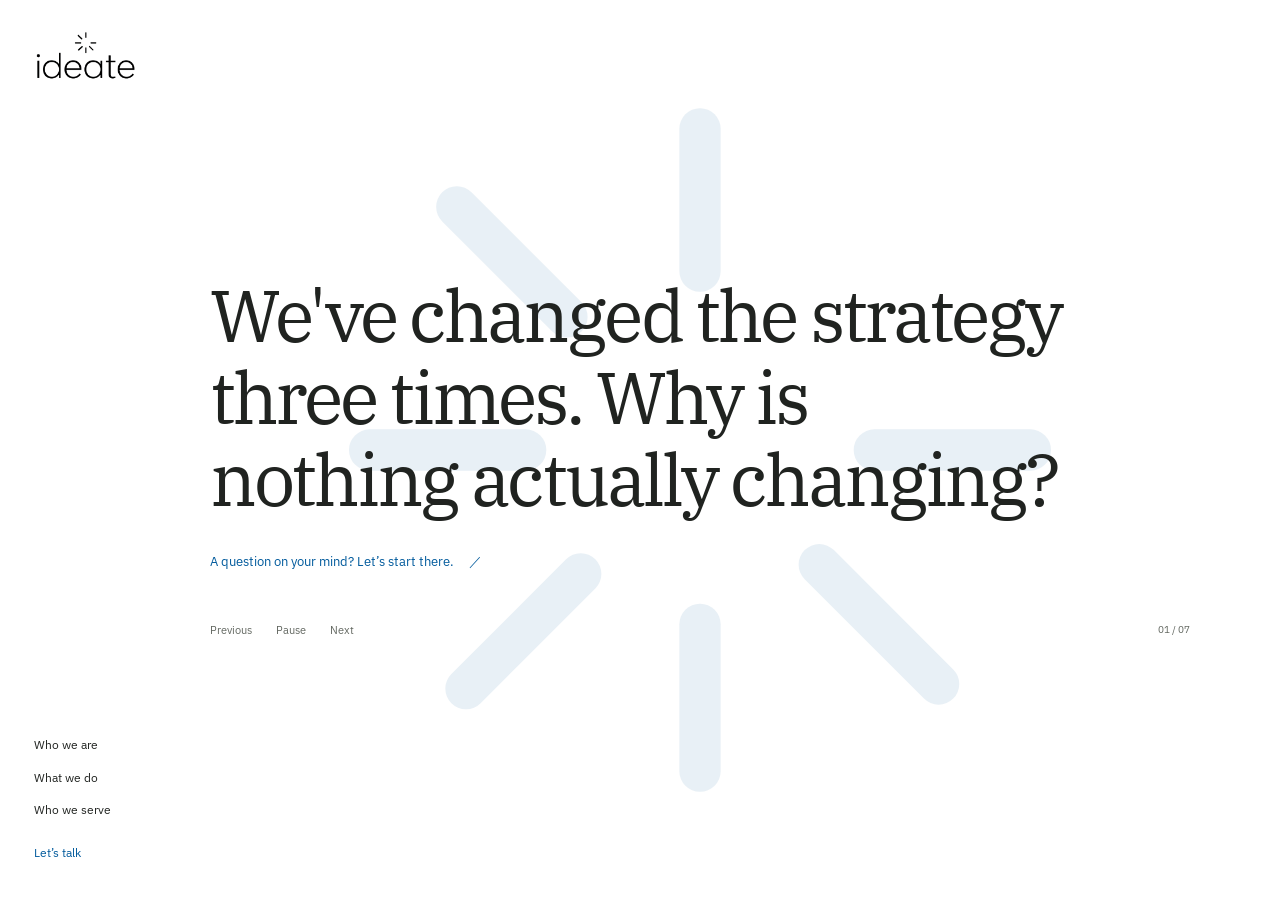
==== index.html @ 922ec5f8 "Add ideate site Co-Authored-By: Claude Sonnet 5.5 <noreply@anthropic.com> Claude-Session: https://cl" ====
<!doctype html><html lang="en"><head><meta charset="utf-8"><meta name="viewport" content="width=device-width,initial-scale=1"><title>Consulting and personal advising | ideate</title><meta name="description" content="A conversation-led introduction to ideate. Experienced consulting and personal advising for organizations, leaders, students, and families."><meta name="theme-color" content="#ffffff"><link rel="stylesheet" href="style.css"><link rel="stylesheet" href="room.css"><script defer src="app.js"></script></head><body class="question-home"><a class="edge-brand" href="index.html" aria-label="ideate home"><img src="ideate-brand.svg" width="140" height="78" alt="ideate"></a><nav class="edge-nav" aria-label="Main navigation"><a href="about.html">Who we are</a><a href="work.html">What we do</a><a href="serve.html">Who we serve</a><a href="contact.html">Let’s talk</a></nav><main class="question-canvas"><img class="question-watermark" src="ideate-spark.svg" width="170" height="170" alt="" aria-hidden="true"><div class="question-loop"><h1><a id="question-link" href="question-uncertainty.html">We&#x27;ve changed the strategy three times. Why is nothing actually changing?</a></h1><p class="question-invitation">A question on your mind? Let’s start there. <span aria-hidden="true">／</span></p><div class="question-controls"><button id="previous-question" type="button" aria-label="Previous question">Previous</button><button id="pause-questions" type="button">Pause</button><button id="next-question" type="button" aria-label="Next question">Next</button><span id="question-number">01 / 07</span></div></div></main><script src="question-loop.js" defer></script></body></html>
---- style.css ----
@import url('https://fonts.googleapis.com/css2?family=IBM+Plex+Sans:wght@400;500;600&family=IBM+Plex+Serif:wght@400;500&family=Barlow+Condensed:wght@700&display=swap');
:root{--blue:#005a9c;--ink:#202320;--muted:#626760;--line:#dce0da;--paper:#fff}
*{box-sizing:border-box}html{scroll-behavior:smooth;scroll-padding-top:30px}body{margin:0;background:var(--paper);color:var(--ink);font:400 16px/1.65 'IBM Plex Sans',Arial,sans-serif}button,input,select,textarea{font:inherit}button,a{-webkit-tap-highlight-color:transparent}a{color:inherit;text-decoration:none}button{cursor:pointer}img,svg{max-width:100%}img{display:block;height:auto}p{margin:0 0 22px}p:last-child{margin-bottom:0}h1,h2,h3{font-weight:400;line-height:1.2;letter-spacing:-.025em;margin:0}button:focus-visible,a:focus-visible,summary:focus-visible,input:focus-visible,textarea:focus-visible,select:focus-visible{outline:2px solid var(--blue);outline-offset:5px}main,.site-header,.site-footer{width:calc(100% - 112px);max-width:1200px;margin:0 auto}.site-header{min-height:140px;display:flex;align-items:center;justify-content:space-between;gap:36px}.brand{display:block;width:126px;line-height:0;flex-shrink:0}.brand img{width:100%;height:auto}nav{display:flex;gap:28px;align-items:center;font-size:13px}nav a{padding:10px 0;white-space:nowrap}nav a:hover,nav a[aria-current=page]{color:var(--blue)}nav a:last-child{color:var(--blue)}.ray-link{display:inline-block;width:1em;height:1em;margin-left:.3em;vertical-align:-.1em;flex-shrink:0}.inline-link{display:inline-block;color:var(--blue);font-size:14px;padding:5px 0;border-bottom:1px solid transparent}.inline-link:hover{border-color:var(--blue)}
.opening-context{padding:24px 0 42px}.opening-context p{font-size:15px;color:var(--muted);max-width:630px;line-height:1.6}.conversation-sheet{border-top:1px solid var(--line)}.conversation-core{display:grid;grid-template-columns:minmax(0,1.05fr) 66px minmax(0,1fr);gap:34px;min-height:455px;padding:64px 0 42px;align-items:start}.your-words h1{font:400 clamp(36px,4.25vw,55px)/1.18 'IBM Plex Serif',Georgia,serif;letter-spacing:-.035em;max-width:470px;text-wrap:pretty}.perspective-cue{align-self:center;justify-self:center;transform:translateY(-5px);width:52px}.perspective-cue img{width:100%;height:auto}.our-question{padding-top:108px}.our-question h2{font-size:clamp(27px,2.9vw,37px);font-weight:400;color:var(--blue);line-height:1.22;margin-bottom:25px;text-wrap:pretty}.our-question p{font-size:17px;line-height:1.7;color:var(--muted);max-width:440px;margin-bottom:18px}.our-question .inline-link{font-size:13px}.conversation-core.is-reframing .our-question{animation:reframe .42s ease-out both}.conversation-core.is-reframing .your-words{animation:arrive .28s ease-out both}@keyframes reframe{from{opacity:0;transform:translateY(7px)}to{opacity:1;transform:translateY(0)}}@keyframes arrive{from{opacity:.3}to{opacity:1}}.conversation-controls{border-top:1px solid var(--line);display:flex;align-items:center;justify-content:space-between;gap:28px;padding:22px 0}.conversation-controls>p{color:var(--muted);font-size:11px;margin:0}.situation-switch{display:flex;align-items:center;gap:25px}.situation-switch button{background:none;border:0;color:var(--ink);font-size:13px;display:flex;align-items:center;justify-content:center;min-height:44px;padding:6px 0}.situation-switch button:hover{color:var(--blue)}.previous-situation{width:32px}.previous-situation .ray-link{transform:rotate(180deg);margin:0;width:16px;height:16px}.next-situation .ray-link{color:var(--blue);margin-left:14px}.situation-count{color:var(--muted);font-size:11px;font-variant-numeric:tabular-nums;white-space:nowrap}.people-introduction{margin:90px 0 110px;display:grid;grid-template-columns:1.05fr 1fr;gap:100px;align-items:center}.people-glimpse{display:flex;gap:16px;align-items:center}.small-portrait{width:126px;height:126px;overflow:hidden;background:#fff}.small-portrait img{width:100%;height:100%;object-fit:cover}.steve img{transform:scale(1.16);transform-origin:50% 37%;object-position:center 35%}.matt img{object-position:center 30%}.people-introduction p{max-width:520px;font-size:17px;color:var(--muted)}.people-introduction .inline-link{font-size:13px}.site-footer{border-top:1px solid var(--line);padding:27px 0 32px;display:flex;justify-content:space-between;gap:25px;align-items:baseline;font-size:11px;color:var(--muted)}.site-footer>a{font-size:22px;letter-spacing:-1px;color:var(--ink)}
.page-heading{padding:65px 0 72px;border-bottom:1px solid var(--line)}.page-heading h1{font-size:clamp(39px,4.1vw,54px);margin-bottom:28px}.page-heading h1:last-child{margin-bottom:0}.page-heading p{font-size:19px;line-height:1.7;max-width:770px;color:var(--muted)}.profile{display:grid;grid-template-columns:minmax(0,.9fr) minmax(0,1.1fr);gap:100px;align-items:center;padding:82px 0;border-bottom:1px solid var(--line)}.portrait-frame{width:100%;max-width:390px;aspect-ratio:1;overflow:hidden}.portrait-frame img{width:100%;height:100%;object-fit:cover}.profile:nth-of-type(3) .portrait-frame{justify-self:end}.team-bio h2{font-size:32px;margin-bottom:9px}.team-role{font-size:14px;color:var(--blue);margin-bottom:27px}.team-bio p:not(.team-role){font-size:16px;line-height:1.8;color:var(--muted);max-width:560px}.brand-note{display:flex;gap:35px;align-items:center;padding:65px 0 40px}.brand-note img{width:54px;height:54px;flex-shrink:0}.brand-note p{color:var(--muted);max-width:590px;font-size:15px}.sister-note{font-size:12px;color:var(--muted);max-width:740px;margin:0 0 75px}.sister-note a{color:var(--blue)}
.service-accordion{border-bottom:1px solid var(--line);scroll-margin-top:35px}.service-panel>summary{list-style:none;display:flex;align-items:center;justify-content:space-between;gap:25px;padding:34px 0;cursor:pointer}.service-panel>summary::-webkit-details-marker{display:none}.service-panel>summary::marker{content:''}.service-panel h2{font-size:clamp(25px,3vw,34px);display:flex;align-items:center;flex-wrap:wrap;gap:15px;line-height:1.3}.service-panel>summary:hover h2{color:var(--blue)}.accordion-toggle{position:relative;width:28px;height:28px;flex-shrink:0;color:var(--blue)}.accordion-toggle:before,.accordion-toggle:after{content:'';position:absolute;top:13px;left:5px;width:18px;height:1.5px;background:currentColor}.accordion-toggle:after{transform:rotate(90deg)}.service-panel[open] .accordion-toggle:after{display:none}.service-content{max-width:700px;margin-left:auto;padding:12px 0 45px;color:var(--muted);font-size:16px;line-height:1.8}.service-content ul{padding-left:20px;margin:25px 0}.service-content li{padding:8px 0}.service-content strong{font-weight:500;color:var(--ink)}.service-content .text-link,.service-row .text-link{display:inline-block;font-size:14px;color:var(--blue);padding:5px 0}.service-experience{border-top:1px solid var(--line);padding-top:24px;margin:28px 0}.service-experience h3{font-size:15px;font-weight:500;letter-spacing:0;margin-bottom:13px}.service-experience p{font-size:15px;line-height:1.75}.new-service-badge{display:inline-block;color:white;background:#bd302c;padding:7px 10px;font-size:10px;line-height:1;letter-spacing:.09em;text-transform:uppercase;font-weight:600;transform:rotate(-6deg);border-radius:2px}.approved-process{padding:55px 0 70px}.process-artwork{width:100%;height:auto;display:block}.process-mobile{display:none}.process-mobile>h2{font-size:34px;margin-bottom:20px}.process-mobile>p{font-size:16px;line-height:1.7;color:var(--muted);margin-bottom:35px}.mobile-process-stage h3{font-size:30px;margin:10px 0 13px}.mobile-process-stage>span{font-size:12px;color:var(--blue)}.mobile-process-stage p{font-size:17px;margin-bottom:8px}.mobile-process-stage small{font-size:14px;color:var(--muted)}.numbers-section{background:#000;color:#fff;padding:60px 48px 30px;margin-bottom:90px}.combined-label{font-size:14px;font-weight:500;letter-spacing:.2em;line-height:1.5;text-transform:uppercase;text-align:center;margin:0 0 35px}.numbers{display:grid;grid-template-columns:repeat(3,minmax(0,1fr));gap:34px;text-align:center}.numbers>div{display:flex;flex-direction:column;align-items:center}.numbers strong{display:block;font:700 clamp(80px,10vw,132px)/1 'Barlow Condensed','Arial Narrow',sans-serif;letter-spacing:-.025em;color:#fff;white-space:nowrap}.numbers>div>span{font-size:12px;font-weight:500;line-height:1.65;letter-spacing:.13em;text-transform:uppercase;color:#4599d0;max-width:260px}.numbers sup{font-size:9px;margin-left:3px}.metric-footnotes{border-top:1px solid #ffffff40;margin-top:65px;padding-top:20px}.metric-footnotes p{color:#bcbcbc;font-size:10px;line-height:1.7;margin-bottom:10px}.metric-footnotes sup{margin-right:5px}
.service-row{display:grid;grid-template-columns:minmax(0,.8fr) minmax(0,1.2fr);gap:100px;padding:65px 0;border-bottom:1px solid var(--line)}.service-row h2{font-size:29px}.service-row p{font-size:18px;line-height:1.75;color:var(--muted);max-width:620px}.audiences{margin-bottom:100px}.contact-layout{display:grid;grid-template-columns:minmax(0,.85fr) minmax(0,1.15fr);gap:100px;padding:65px 0 80px}.contact-introduction h2{font:400 32px/1.25 'IBM Plex Serif',Georgia,serif;margin-bottom:25px}.contact-introduction p{max-width:390px;color:var(--muted);font-size:16px;line-height:1.8}.form-pair{display:grid;grid-template-columns:repeat(2,minmax(0,1fr));gap:24px}.inquiry-form label{display:block;font-size:14px;margin:24px 0 9px}.form-pair label{margin-top:0}.inquiry-form input,.inquiry-form select,.inquiry-form textarea{border:1px solid #b4bab3;border-radius:0;background:#fff;color:var(--ink);width:100%;padding:12px 14px;min-height:49px;font-size:16px;line-height:1.5}.inquiry-form textarea{min-height:155px;resize:vertical}.note{font-size:12px;color:var(--muted);line-height:1.7;margin:18px 0 23px}.submit{min-height:48px;border:0;border-radius:0;background:var(--blue);color:#fff;padding:13px 23px;font-size:14px}#status{font-size:14px;color:var(--muted);margin-top:18px}#status:empty{display:none}.working-questions{display:grid;grid-template-columns:minmax(0,.85fr) minmax(0,1.15fr);gap:100px;padding:45px 0 80px;border-top:1px solid var(--line)}.working-questions>h2{font-size:24px;margin-top:8px}.service-detail{border-top:1px solid var(--line);padding:18px 0}.service-detail:first-child{border-top:0}.service-detail summary{font-size:15px;font-weight:500;cursor:pointer;line-height:1.6;min-height:28px}.service-detail p{font-size:15px;line-height:1.75;color:var(--muted);margin:17px 0 0}
@media(max-width:1000px){main,.site-header,.site-footer{width:calc(100% - 80px)}nav{gap:20px;font-size:12px}.conversation-core{grid-template-columns:minmax(0,1fr) 44px minmax(0,1fr);gap:22px;min-height:450px}.your-words h1{font-size:43px}.perspective-cue{width:42px}.our-question{padding-top:95px}.our-question h2{font-size:30px}.our-question p{font-size:16px}.people-introduction,.profile,.service-row,.contact-layout,.working-questions{gap:55px}.portrait-frame{max-width:330px}.numbers-section{padding-left:30px;padding-right:30px}.numbers{gap:24px}.numbers strong{font-size:clamp(68px,10vw,110px)}.form-pair{grid-template-columns:1fr;gap:0}.form-pair>div+div label{margin-top:24px}.process-artwork{display:none}.process-mobile{display:grid;grid-template-columns:repeat(3,minmax(0,1fr));gap:32px}.process-mobile>h2,.process-mobile>p{grid-column:1/-1}.process-mobile>p{margin-bottom:5px}.mobile-process-stage{border-top:2px solid var(--blue);padding-top:18px}.mobile-process-stage:nth-of-type(2){margin-top:35px}}
@media(max-width:700px){main,.site-header,.site-footer{width:calc(100% - 44px)}.site-header{min-height:0;padding:23px 0 20px;display:block}.brand{width:104px}nav{justify-content:space-between;gap:12px;font-size:11px;margin-top:18px;flex-wrap:wrap}nav a{padding:4px 0}.opening-context{padding:24px 0 28px}.opening-context p{font-size:13px;max-width:400px}.conversation-core{display:block;min-height:0;padding:35px 0 32px;position:relative}.your-words h1{font-size:clamp(32px,7.8vw,43px);max-width:530px}.perspective-cue{position:absolute;left:0;top:0;transform:none;width:31px;display:none}.our-question{padding:0 0 0 42px;margin-top:40px;border-left:0;max-width:580px;position:relative}.our-question:before{content:'';position:absolute;left:0;top:1px;width:28px;height:28px;background:white url("ideate-spark.svg") center/28px no-repeat;border:0}.our-question h2{font-size:27px;line-height:1.25;margin-bottom:20px}.our-question p{font-size:15px;line-height:1.7}.our-question .inline-link{font-size:12px}.conversation-controls{padding:16px 0;gap:12px;flex-wrap:wrap}.conversation-controls>p{font-size:10px}.situation-switch{gap:15px;margin-left:auto}.situation-switch button{font-size:12px}.situation-count{font-size:10px}.people-introduction{margin:60px 0 70px;grid-template-columns:1fr;gap:27px}.small-portrait{width:98px;height:98px}.people-introduction p{font-size:16px;max-width:570px}.site-footer{padding:24px 0 28px;font-size:10px;gap:14px;flex-wrap:wrap}.site-footer>a{font-size:21px}.page-heading{padding:43px 0 45px}.page-heading h1{font-size:39px;margin-bottom:23px}.page-heading p{font-size:17px}.profile{grid-template-columns:1fr;padding:45px 0;gap:32px}.portrait-frame{max-width:350px}.profile:nth-of-type(3) .portrait-frame{justify-self:start}.team-bio h2{font-size:29px}.team-bio p:not(.team-role){font-size:16px}.brand-note{padding-top:45px;gap:25px;align-items:start}.brand-note img{width:42px;height:42px}.brand-note p{font-size:14px}.sister-note{font-size:11px;margin-bottom:55px}.service-panel>summary{padding:27px 0;gap:18px}.service-panel h2{font-size:25px;gap:12px}.service-content{font-size:15px;padding-bottom:30px}.service-content li{padding:9px 0}.service-experience p{font-size:14px}.approved-process{padding:50px 0 55px}.process-mobile{display:block}.process-mobile>h2{font-size:32px}.process-mobile>p{font-size:15px;margin-bottom:32px}.mobile-process-stage{padding:0 0 32px 26px;margin-left:5px;border-top:0;border-left:2px solid var(--blue);position:relative}.mobile-process-stage:last-child{padding-bottom:0}.mobile-process-stage:before{content:'';position:absolute;left:-6px;top:5px;width:10px;height:10px;border-radius:50%;background:var(--blue);box-shadow:0 0 0 3px white}.mobile-process-stage:nth-of-type(2){margin-top:0}.mobile-process-stage h3{font-size:28px}.mobile-process-stage p{font-size:16px}.mobile-process-stage small{font-size:13px}.numbers-section{padding:48px 22px 28px;margin-bottom:65px}.combined-label{font-size:12px;letter-spacing:.14em;margin-bottom:25px}.numbers{gap:18px}.numbers strong{font-size:clamp(53px,11vw,80px)}.numbers>div>span{font-size:10px;letter-spacing:.1em}.metric-footnotes{margin-top:40px}.service-row{grid-template-columns:1fr;gap:22px;padding:40px 0}.service-row h2{font-size:28px}.service-row p{font-size:17px}.audiences{margin-bottom:65px}.contact-layout{grid-template-columns:1fr;gap:35px;padding:40px 0 55px}.contact-introduction h2{font-size:29px}.contact-introduction p{max-width:600px}.working-questions{grid-template-columns:1fr;gap:24px;padding:35px 0 55px}.working-questions>h2{font-size:24px}.form-pair{grid-template-columns:repeat(2,minmax(0,1fr));gap:20px}.form-pair>div+div label{margin-top:0}}
@media(max-width:450px){.situation-switch{width:100%;justify-content:space-between}.conversation-controls>p{order:2}.conversation-controls{gap:3px}.numbers{grid-template-columns:1fr;gap:38px}.numbers strong{font-size:110px}.numbers>div>span{font-size:12px}.form-pair{grid-template-columns:1fr;gap:0}.form-pair>div+div label{margin-top:24px}.submit{width:100%}}
@media(prefers-reduced-motion:reduce){html{scroll-behavior:auto}.conversation-core.is-reframing .our-question,.conversation-core.is-reframing .your-words{animation:none}}
---- room.css ----
/* The conversation occupies the page; navigation lives at its edges. */
.edge-brand{position:absolute;top:30px;left:34px;width:104px;z-index:5}.edge-brand img{width:100%;height:auto}.edge-nav{position:fixed;left:34px;bottom:32px;z-index:10;display:flex;flex-direction:column;align-items:flex-start;gap:3px;font-size:12px}.edge-nav a{padding:5px 0;white-space:nowrap}.edge-nav a:hover{color:var(--blue)}.edge-nav a:last-child{margin-top:10px}.workshop-home{min-height:100svh}.perspective-room{position:relative;width:auto;max-width:none;min-height:100svh;margin:0 7vw 0 210px;display:flex;flex-direction:column;justify-content:center;padding:100px 0 66px}.room-label{position:absolute;right:0;top:48px;font-size:11px;color:var(--muted)}.working-frame{position:relative;min-height:440px;padding:70px 60px 55px;display:flex;align-items:center;border-left:1px solid #aab1b5;border-bottom:1px solid #aab1b5;isolation:isolate}.working-frame:before{content:'';position:absolute;left:0;right:92px;top:0;height:1px;background:#aab1b5;transition:right 1s,opacity 1s}.working-frame:after{content:'';position:absolute;right:0;top:92px;bottom:0;width:1px;background:#aab1b5;transition:top 1s,opacity 1s}.frame-corner{position:absolute;right:23px;top:23px;width:42px;height:42px;transform:rotate(45deg);background:var(--blue);border-radius:30px;width:7px;height:48px}.starting-thought{width:100%;transition:opacity .4s,transform .8s}.starting-thought h1{font:400 clamp(42px,5.6vw,85px)/1.08 'IBM Plex Serif',Georgia,serif;max-width:850px;letter-spacing:-.05em;text-wrap:balance}.look-again{border:0;background:transparent;color:var(--blue);display:flex;align-items:center;gap:20px;font-size:16px;padding:12px 0;margin-top:35px}.look-again svg{width:24px;height:24px;overflow:visible;transition:transform .4s}.look-again path{stroke:currentColor;stroke-width:8;stroke-linecap:round}.look-again:hover svg{transform:translate(4px,-4px)}.room-bottom{display:flex;justify-content:space-between;align-items:baseline;gap:25px;margin-top:28px}.room-bottom p{font-size:10px;color:var(--muted);max-width:220px;text-align:right}.quiet-button{background:transparent;border:0;padding:10px 0;color:var(--muted);font-size:12px;text-align:left}.quiet-button:hover{color:var(--blue)}.room-mark{position:absolute;bottom:30px;right:0;width:34px;opacity:.6}.room-mark img{width:100%}.conversation-stage{width:100%;animation:room-enter .75s both}.thread{font-size:12px;color:var(--muted);max-width:620px;line-height:1.6;margin-bottom:35px}.conversation-stage h2{font:400 clamp(31px,4vw,59px)/1.15 'IBM Plex Serif',Georgia,serif;letter-spacing:-.035em;max-width:850px;color:var(--blue);text-wrap:balance;outline:none}.answer-options{display:flex;flex-direction:column;align-items:flex-start;gap:0;margin:25px 0 15px}.answer-options button{border:0;border-bottom:1px solid #dce0da;background:transparent;font-size:16px;color:var(--ink);padding:13px 22px 13px 0;text-align:left;line-height:1.45;transition:color .2s,padding-left .2s}.answer-options button:hover{color:var(--blue);padding-left:10px}.answer-options button:after{content:'／';color:var(--blue);margin-left:20px}.takeaway{max-width:580px;margin-top:28px}.takeaway p{font-size:17px;color:var(--muted);line-height:1.7;margin-bottom:24px}.takeaway a{margin-right:24px}.room-open .working-frame:before{right:65%;opacity:.3}.room-open .working-frame:after{top:75%;opacity:.3}.room-open .frame-corner{animation:ray-out 1.2s both}.room-open .working-frame{border-color:#e1e5e7}.room-open .room-mark{opacity:1}.room-open .room-mark img{animation:room-turn 35s linear infinite}.inside-page main{margin:0 6vw 0 220px;width:auto;max-width:1150px;padding-top:80px}.inside-page .page-heading{padding:50px 0 60px;border:0}.inside-page .site-footer{width:auto;margin-left:220px;margin-right:6vw}.inside-page .page-heading h1{font:400 clamp(39px,5vw,66px)/1.1 'IBM Plex Serif',Georgia,serif}.inside-page .page-heading p{font-size:17px}.no-script{padding:20px;margin-left:210px}@keyframes room-enter{from{opacity:0;transform:translateY(15px)}to{opacity:1;transform:none}}@keyframes ray-out{to{transform:translate(45px,-45px) rotate(45deg);opacity:0}}@keyframes room-turn{to{transform:rotate(360deg)}}
@media(min-width:1600px){.perspective-room{max-width:1260px;margin-left:calc((100vw - 1260px)/2 + 50px)}}
@media(max-width:1000px){.perspective-room{margin-left:180px;margin-right:40px}.working-frame{padding:60px 35px;min-height:420px}.inside-page main{margin-left:180px;margin-right:40px}.inside-page .site-footer{margin-left:180px;margin-right:40px}.room-bottom{align-items:flex-start}.room-bottom p{max-width:150px}.inside-page .profile{gap:35px;grid-template-columns:1fr}.inside-page .profile .portrait-frame{max-width:340px;justify-self:start}}
@media(max-width:640px){.edge-brand{left:23px;top:18px;width:87px}.edge-nav{left:0;bottom:0;width:100%;display:grid;grid-template-columns:repeat(4,1fr);gap:4px;background:white;padding:12px 13px 16px;border-top:1px solid #e6e8e9;font-size:10px;text-align:center;align-items:center}.edge-nav a{padding:7px 0;white-space:normal}.edge-nav a:last-child{margin:0}.perspective-room{margin:0 24px;padding:115px 0 115px;min-height:100svh}.room-label{top:88px;left:0;right:auto;font-size:10px}.working-frame{min-height:360px;padding:48px 23px 35px}.starting-thought h1{font-size:clamp(36px,10vw,57px)}.working-frame:before{right:62px}.working-frame:after{top:62px}.frame-corner{right:16px;top:7px;height:38px;width:6px}.look-again{font-size:14px;margin-top:30px}.room-bottom{margin-top:20px;gap:18px}.room-bottom p{max-width:133px;font-size:9px}.quiet-button{font-size:11px}.room-mark{bottom:83px;width:25px}.conversation-stage h2{font-size:clamp(29px,8vw,42px)}.thread{font-size:11px;margin-bottom:24px}.answer-options button{font-size:14px;padding:12px 5px 12px 0}.takeaway p{font-size:15px}.takeaway a{display:table;margin-bottom:12px}.inside-page main{margin:0 24px;padding-top:95px;width:auto}.inside-page .site-footer{margin:0 24px 85px;width:auto}.inside-page .page-heading{padding:22px 0 35px}.inside-page .page-heading h1{font-size:40px}.inside-page .page-heading p{font-size:16px}.no-script{margin:0 24px 100px}.inside-page .profile{padding:40px 0}.inside-page .contact-layout{padding-top:10px}.inside-page .brand-note{gap:20px}}
@media(prefers-reduced-motion:reduce){*,*:before,*:after{animation:none!important;transition:none!important;scroll-behavior:auto!important}.room-open .frame-corner{opacity:0}}
/* Open composition, with the question exercise available on request. */
[hidden]{display:none!important}.working-frame{border:0;padding:60px 10px;min-height:450px}.working-frame:before,.working-frame:after,.frame-corner{display:none}.starting-thought h2{font:400 clamp(42px,5.6vw,85px)/1.08 'IBM Plex Serif',Georgia,serif;letter-spacing:-.05em;max-width:850px}.perspective-intro{position:relative;padding:70px 0 30px;min-height:540px;width:100%}.perspective-intro>h1{position:relative;z-index:1;font:400 clamp(40px,5.3vw,80px)/1.1 'IBM Plex Serif',Georgia,serif;letter-spacing:-.05em;width:72%;text-wrap:balance}.growth-line{position:relative;z-index:1;margin-top:23px;font-size:clamp(18px,2vw,26px);color:var(--blue);max-width:67%}.intro-spark{position:absolute;right:-10px;top:43px;width:clamp(160px,25vw,350px);color:var(--blue);z-index:0}.intro-spark svg{width:100%;height:auto;overflow:visible}.visiting-ray{animation:make-room 9s ease-in-out infinite}@keyframes make-room{0%,12%{opacity:1}40%,80%{opacity:0}100%{opacity:1}}.meet-guides{display:flex;gap:22px;align-items:center;margin-top:80px;max-width:650px}.guide-faces{display:flex;gap:8px;flex-shrink:0}.guide-faces>span{width:68px;height:80px;overflow:hidden}.guide-faces img{width:100%;height:100%;object-fit:cover}.meet-guides p{font-size:14px;line-height:1.7;color:var(--muted);margin:0}.meet-guides p a{display:inline-block;color:var(--blue);margin-top:8px;font-size:12px}.try-conversation{margin-top:40px;border:0;border-bottom:1px solid var(--blue);padding:10px 0;color:var(--blue);background:none;font-size:14px}.try-conversation span{margin-left:15px}.leave-conversation{position:absolute;right:0;top:0}.leave-conversation span{margin-left:14px;font-size:20px}.room-open .working-frame{border:0}.conversation-active .room-bottom{margin-top:5px}
@media(max-width:1000px){.intro-spark{width:23vw;top:70px}.perspective-intro>h1{width:76%;font-size:clamp(40px,5.6vw,65px)}.meet-guides{margin-top:65px;gap:15px}.guide-faces>span{width:54px;height:68px}.meet-guides p{font-size:13px}}
@media(max-width:640px){.perspective-room{padding-top:90px;justify-content:flex-start}.perspective-intro{padding-top:185px;min-height:0}.intro-spark{width:145px;right:6px;top:5px}.perspective-intro>h1{width:100%;font-size:clamp(39px,10.3vw,61px)}.growth-line{max-width:100%;font-size:18px;margin-top:21px}.meet-guides{margin-top:46px;align-items:flex-start;gap:15px}.guide-faces{gap:4px}.guide-faces>span{width:43px;height:57px}.meet-guides p{font-size:12px}.try-conversation{margin-top:30px;font-size:13px}.working-frame{min-height:400px;padding:65px 0 25px}.starting-thought h2{font-size:39px}.conversation-active{padding-top:105px}}
@media(prefers-reduced-motion:reduce){.visiting-ray{opacity:0}}
.question-home{min-height:100svh}.question-canvas{position:relative;isolation:isolate;min-height:100svh;display:flex;align-items:center;width:auto;max-width:none;margin:0 7vw 0 210px;padding:115px 0 90px}.question-watermark{position:absolute;z-index:-1;width:min(70vw,780px);height:auto;left:50%;top:50%;transform:translate(-50%,-50%);opacity:.085;pointer-events:none}.question-loop{width:100%;position:relative}.question-loop h1{font:400 clamp(42px,5.7vw,86px)/1.13 'IBM Plex Serif',Georgia,serif;letter-spacing:-.045em;max-width:1000px;min-height:3.4em;display:flex;align-items:center}.question-loop h1 a{display:block;text-wrap:balance}.question-loop h1 a:hover{color:var(--blue)}.question-invitation{font-size:13px;color:var(--blue);margin-top:30px}.question-invitation span{margin-left:12px}.question-controls{display:flex;align-items:center;gap:24px;margin-top:35px}.question-controls button{background:none;border:0;padding:12px 0;color:var(--muted);font-size:11px;min-height:44px}.question-controls button:hover{color:var(--blue)}.question-controls span{margin-left:auto;font-size:10px;color:var(--muted);font-variant-numeric:tabular-nums}.question-arrives{animation:question-arrive .6s ease both}@keyframes question-arrive{from{opacity:0;transform:translateY(9px)}to{opacity:1;transform:none}}.return-questions{display:inline-block;font-size:12px;color:var(--blue);margin:25px 0 55px}.response-opening h1{font:400 clamp(38px,4.7vw,65px)/1.15 'IBM Plex Serif',Georgia,serif;letter-spacing:-.04em;max-width:880px}.response-opening>p{font-size:13px;color:var(--muted);margin-top:24px}.responses{list-style:none;margin:65px 0 90px;padding:0;max-width:740px}.responses li{margin-bottom:45px;padding-left:30px;border-left:2px solid #d4e2ee}.responses h2{font-size:24px;margin-bottom:14px}.responses p{font-size:17px;color:var(--muted);line-height:1.8}.our-why{border-top:1px solid var(--line);padding:55px 0 90px;max-width:850px}.our-why h2{font:400 35px/1.2 'IBM Plex Serif',Georgia,serif;margin-bottom:28px}.our-why p{font-size:18px;line-height:1.8;max-width:700px}.why-links{display:flex;flex-wrap:wrap;gap:30px;margin-top:35px}
@media(max-width:1000px){.question-canvas{margin-left:180px;margin-right:40px}.question-loop h1{font-size:clamp(40px,5.8vw,65px);min-height:4.5em}}
@media(max-width:640px){.question-canvas{margin:0 26px;padding:125px 0 120px;min-height:100svh;align-items:center}.question-watermark{width:95vw;max-width:none;top:44%}.question-loop h1{font-size:clamp(35px,9.6vw,58px);min-height:5.65em;align-items:center}.question-invitation{font-size:12px;margin-top:20px;max-width:240px}.question-controls{gap:23px;margin-top:22px}.return-questions{margin:18px 0 35px}.response-opening h1{font-size:36px}.responses{margin:45px 0 55px}.responses li{padding-left:18px;margin-bottom:35px}.responses h2{font-size:22px}.responses p{font-size:16px}.our-why{padding:36px 0 115px}.our-why p{font-size:16px}.our-why h2{font-size:30px}.why-links{gap:20px}}
@media(prefers-reduced-motion:reduce){.question-arrives{animation:none}}
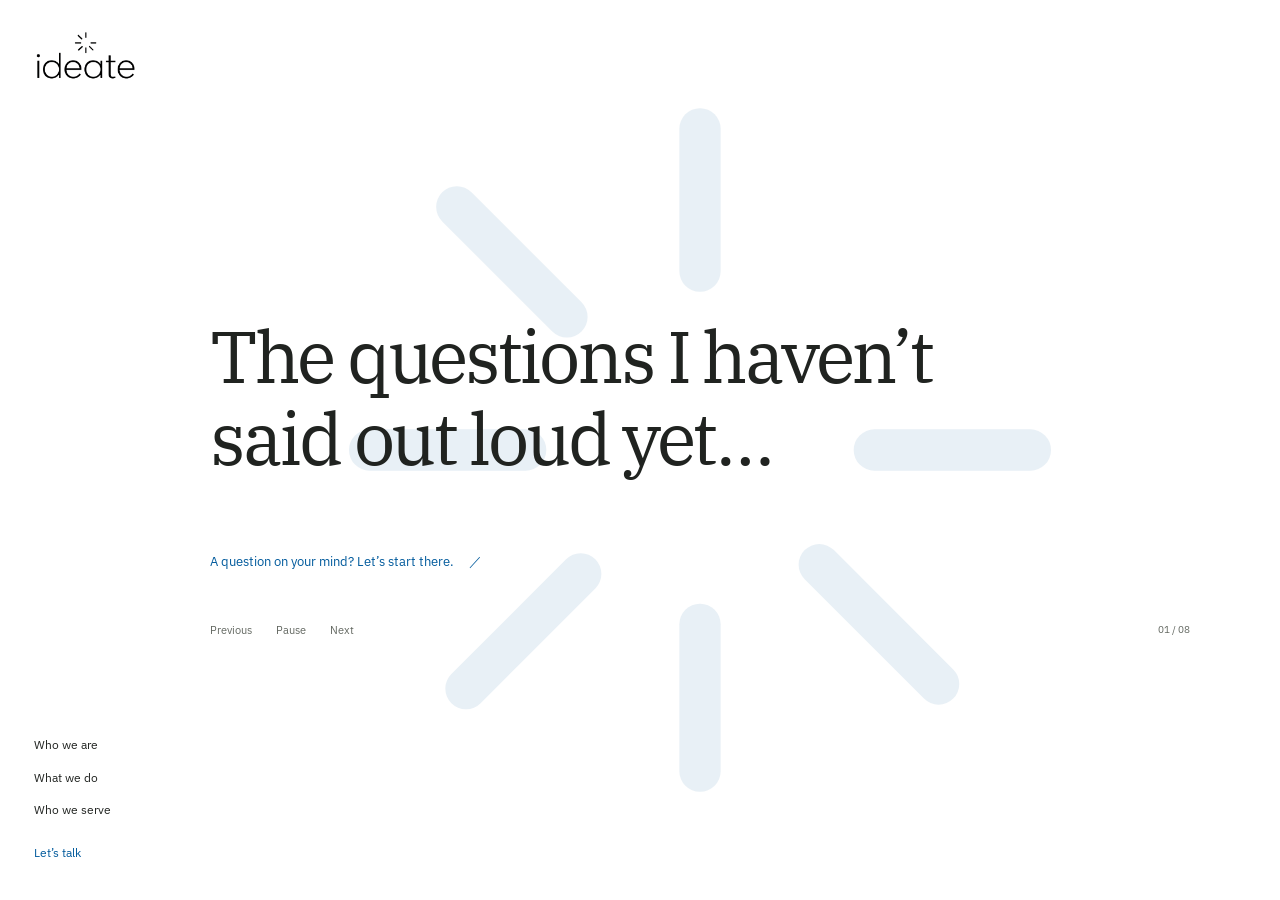
==== commit 185192da: "Rework homepage questions and connect the contact form - Slide 1 is now a title card; questions rewo" ====
--- a/index.html
+++ b/index.html
@@ -1 +1 @@
-<!doctype html><html lang="en"><head><meta charset="utf-8"><meta name="viewport" content="width=device-width,initial-scale=1"><title>Consulting and personal advising | ideate</title><meta name="description" content="A conversation-led introduction to ideate. Experienced consulting and personal advising for organizations, leaders, students, and families."><meta name="theme-color" content="#ffffff"><link rel="stylesheet" href="style.css"><link rel="stylesheet" href="room.css"><script defer src="app.js"></script></head><body class="question-home"><a class="edge-brand" href="index.html" aria-label="ideate home"><img src="ideate-brand.svg" width="140" height="78" alt="ideate"></a><nav class="edge-nav" aria-label="Main navigation"><a href="about.html">Who we are</a><a href="work.html">What we do</a><a href="serve.html">Who we serve</a><a href="contact.html">Let’s talk</a></nav><main class="question-canvas"><img class="question-watermark" src="ideate-spark.svg" width="170" height="170" alt="" aria-hidden="true"><div class="question-loop"><h1><a id="question-link" href="question-uncertainty.html">We&#x27;ve changed the strategy three times. Why is nothing actually changing?</a></h1><p class="question-invitation">A question on your mind? Let’s start there. <span aria-hidden="true">／</span></p><div class="question-controls"><button id="previous-question" type="button" aria-label="Previous question">Previous</button><button id="pause-questions" type="button">Pause</button><button id="next-question" type="button" aria-label="Next question">Next</button><span id="question-number">01 / 07</span></div></div></main><script src="question-loop.js" defer></script></body></html>+<!doctype html><html lang="en"><head><meta charset="utf-8"><meta name="viewport" content="width=device-width,initial-scale=1"><title>Consulting and personal advising | ideate</title><meta name="description" content="A conversation-led introduction to ideate. Experienced consulting and personal advising for organizations, leaders, students, and families."><meta name="theme-color" content="#ffffff"><link rel="stylesheet" href="style.css"><link rel="stylesheet" href="room.css"><script defer src="app.js"></script></head><body class="question-home"><a class="edge-brand" href="index.html" aria-label="ideate home"><img src="ideate-brand.svg" width="140" height="78" alt="ideate"></a><nav class="edge-nav" aria-label="Main navigation"><a href="about.html">Who we are</a><a href="work.html">What we do</a><a href="serve.html">Who we serve</a><a href="contact.html">Let’s talk</a></nav><main class="question-canvas"><img class="question-watermark" src="ideate-spark.svg" width="170" height="170" alt="" aria-hidden="true"><div class="question-loop"><h1><a id="question-link" href="contact.html">The questions I haven’t said out loud yet…</a></h1><p class="question-invitation">A question on your mind? Let’s start there. <span aria-hidden="true">／</span></p><div class="question-controls"><button id="previous-question" type="button" aria-label="Previous question">Previous</button><button id="pause-questions" type="button">Pause</button><button id="next-question" type="button" aria-label="Next question">Next</button><span id="question-number">01 / 08</span></div></div></main><script src="question-loop.js" defer></script></body></html>
